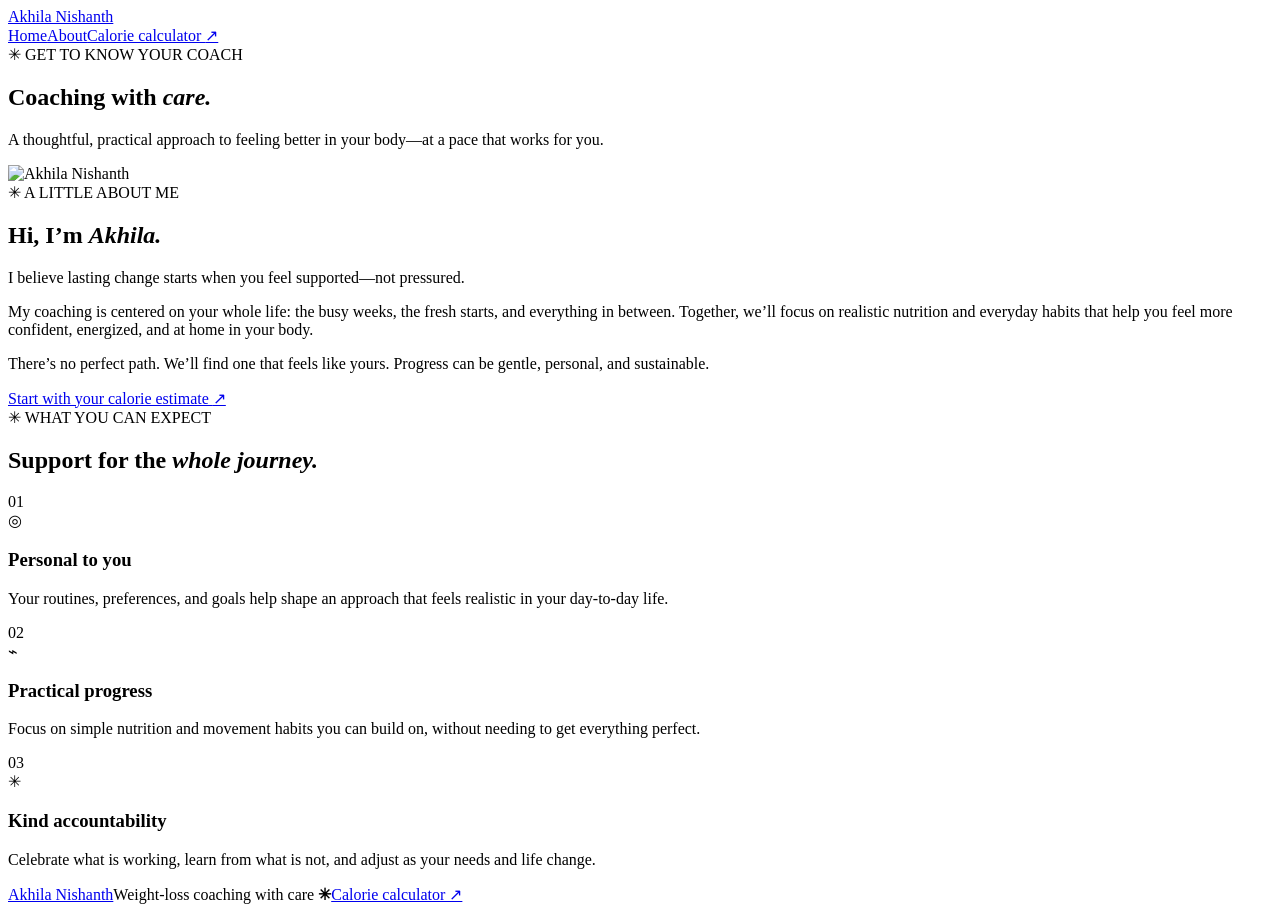
==== about.html @ 623142df "About Page Created" ====
<!doctype html>
<html lang="en">
<head>
  <meta charset="utf-8">
  <meta name="viewport" content="width=device-width, initial-scale=1">
  <meta name="theme-color" content="#f6f8f5">
  <meta name="description" content="Meet Akhila Nishanth and learn about her thoughtful, practical approach to weight-loss coaching.">
  <title>About Akhila Nishanth | Weight-Loss Coach</title>
  <link rel="preconnect" href="https://fonts.googleapis.com">
  <link rel="preconnect" href="https://fonts.gstatic.com" crossorigin>
  <link href="https://fonts.googleapis.com/css2?family=DM+Sans:wght@400;500;600;700&family=Manrope:wght@400;500;600;700;800&display=swap" rel="stylesheet">
  <link rel="stylesheet" href="styles.css">
</head>
<body class="home-page">
  <header class="home-header">
    <a class="brand" href="index.html" aria-label="Akhila Nishanth home"><span class="brand-mark" aria-hidden="true"><i></i><i></i><i></i></span><span>Akhila Nishanth</span></a>
    <nav class="site-nav" aria-label="Main navigation"><a href="index.html">Home</a><a href="about.html" aria-current="page">About</a><a class="nav-cta" href="calculator.html">Calorie calculator <span aria-hidden="true">↗</span></a></nav>
  </header>
  <main>
    <section class="about-page-intro">
      <div class="eyebrow"><span class="sparkle">✳</span> GET TO KNOW YOUR COACH</div>
      <h1>Coaching with <em>care.</em></h1>
      <p>A thoughtful, practical approach to feeling better in your body—at a pace that works for you.</p>
    </section>
    <section class="about-page-story">
      <div class="about-page-photo"><img src="Professional%20Pic.jpeg" alt="Akhila Nishanth"></div>
      <div class="about-page-copy">
        <div class="eyebrow"><span class="sparkle">✳</span> A LITTLE ABOUT ME</div>
        <h2>Hi, I’m <em>Akhila.</em></h2>
        <p class="about-lead">I believe lasting change starts when you feel supported—not pressured.</p>
        <p>My coaching is centered on your whole life: the busy weeks, the fresh starts, and everything in between. Together, we’ll focus on realistic nutrition and everyday habits that help you feel more confident, energized, and at home in your body.</p>
        <p>There’s no perfect path. We’ll find one that feels like yours. Progress can be gentle, personal, and sustainable.</p>
        <a class="primary-link" href="calculator.html">Start with your calorie estimate <span aria-hidden="true">↗</span></a>
      </div>
    </section>
    <section class="about-values">
      <div class="section-intro"><div class="eyebrow"><span class="sparkle">✳</span> WHAT YOU CAN EXPECT</div><h2>Support for the <em>whole journey.</em></h2></div>
      <div class="approach-grid">
        <article class="approach-card"><span class="approach-number">01</span><div class="approach-icon icon-sage">◎</div><h3>Personal to you</h3><p>Your routines, preferences, and goals help shape an approach that feels realistic in your day-to-day life.</p></article>
        <article class="approach-card"><span class="approach-number">02</span><div class="approach-icon icon-peach">⌁</div><h3>Practical progress</h3><p>Focus on simple nutrition and movement habits you can build on, without needing to get everything perfect.</p></article>
        <article class="approach-card"><span class="approach-number">03</span><div class="approach-icon icon-yellow">✳</div><h3>Kind accountability</h3><p>Celebrate what is working, learn from what is not, and adjust as your needs and life change.</p></article>
      </div>
    </section>
  </main>
  <footer class="home-footer"><a class="brand" href="index.html"><span class="brand-mark" aria-hidden="true"><i></i><i></i><i></i></span><span>Akhila Nishanth</span></a><span>Weight-loss coaching with care <b>✳</b></span><a href="calculator.html">Calorie calculator ↗</a></footer>
</body>
</html>
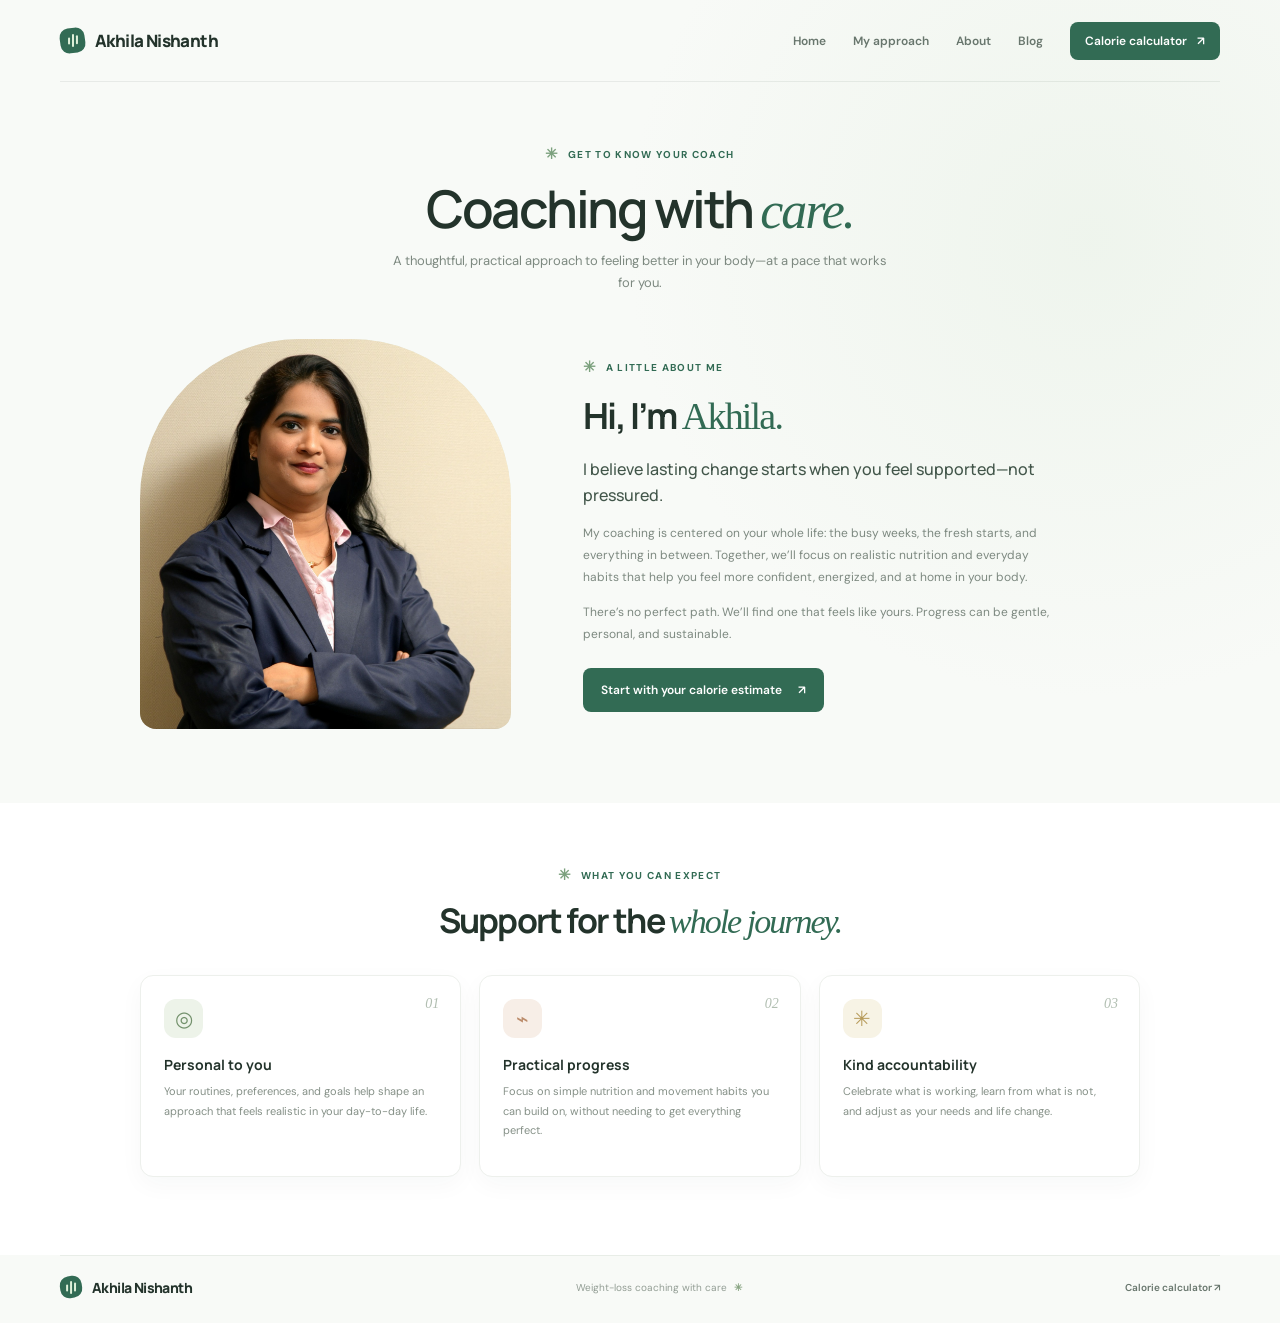
==== commit 7edd6b18: "Blogs added" ====
--- a/about.html
+++ b/about.html
@@ -14,7 +14,7 @@
 <body class="home-page">
   <header class="home-header">
     <a class="brand" href="index.html" aria-label="Akhila Nishanth home"><span class="brand-mark" aria-hidden="true"><i></i><i></i><i></i></span><span>Akhila Nishanth</span></a>
-    <nav class="site-nav" aria-label="Main navigation"><a href="index.html">Home</a><a href="about.html" aria-current="page">About</a><a class="nav-cta" href="calculator.html">Calorie calculator <span aria-hidden="true">↗</span></a></nav>
+    <nav class="site-nav" aria-label="Main navigation"><a href="index.html">Home</a><a href="approach.html">My approach</a><a href="about.html" aria-current="page">About</a><a href="blog.html">Blog</a><a class="nav-cta" href="calculator.html">Calorie calculator <span aria-hidden="true">↗</span></a></nav>
   </header>
   <main>
     <section class="about-page-intro">
--- a/styles.css
+++ b/styles.css
@@ -0,0 +1,21 @@
+:root{--ink:#23332b;--muted:#78847c;--green:#326b54;--green-dark:#24523f;--paper:#f7f9f6;--line:#e6ece5;--serif:Georgia,'Times New Roman',serif}
+*{box-sizing:border-box}
+html{scroll-behavior:smooth}
+body{margin:0;background:var(--paper);color:var(--ink);font-family:'DM Sans',Arial,sans-serif;min-height:100vh;background-image:radial-gradient(ellipse at 9% 27%,rgba(213,231,216,.26),transparent 35%),radial-gradient(ellipse at 93% 68%,rgba(227,235,219,.28),transparent 33%)}
+h1,h2,h3,p{margin-top:0}a{color:inherit}.brand{display:flex;align-items:center;gap:10px;text-decoration:none;color:var(--ink);font-family:Manrope,sans-serif;font-weight:800;font-size:17px;letter-spacing:-.6px}.brand-mark{width:25px;height:25px;border-radius:9px;background:var(--green);display:flex;align-items:center;justify-content:center;gap:2px;transform:rotate(-8deg);flex:none}.brand-mark i{display:block;width:2px;background:#dff0d9;border-radius:2px;transform:rotate(8deg)}.brand-mark i:nth-child(1){height:7px}.brand-mark i:nth-child(2){height:13px}.brand-mark i:nth-child(3){height:9px}
+.site-nav{display:flex;align-items:center;gap:27px}.site-nav a,.home-footer>a:last-child{color:#68766d;text-decoration:none;font-size:12px;font-weight:600;transition:color .2s}.site-nav a:hover,.home-footer>a:last-child:hover{color:var(--green)}.site-nav .nav-cta{padding:11px 15px;border-radius:8px;background:var(--green);color:white}.site-nav .nav-cta:hover{background:var(--green-dark);color:white}.nav-cta span{padding-left:7px}
+.home-page{background-color:#f8faf7;background-image:radial-gradient(ellipse at 85% 18%,rgba(218,233,215,.32),transparent 30%)}.home-header{height:82px;width:min(1160px,calc(100% - 80px));margin:auto;display:flex;align-items:center;justify-content:space-between;border-bottom:1px solid rgba(34,60,47,.08)}
+.hero-section{width:min(1160px,calc(100% - 80px));min-height:560px;margin:0 auto;display:grid;grid-template-columns:1fr 1fr;align-items:center;position:relative;padding:50px 0 66px;gap:40px}.hero-copy{padding:0 0 20px 20px;position:relative;z-index:2}.eyebrow,.step-label{font-size:10px;font-weight:700;letter-spacing:1.35px;color:#89948b}.eyebrow{color:var(--green);display:flex;align-items:center;gap:8px}.sparkle{font-size:15px;color:#7ca17e}.hero-copy .eyebrow{justify-content:flex-start}.hero-copy h1{font:600 clamp(39px,5vw,59px)/1.12 Manrope,sans-serif;letter-spacing:-3.2px;margin:22px 0 18px}.hero-copy h1 em,.section-intro h2 em,.about-copy h2 em,.calculator-promo h2 em,.about-page-intro h1 em{font-family:var(--serif);font-weight:400;color:var(--green);letter-spacing:-2px}.hero-description{max-width:455px;color:#78847c;font-size:15px;line-height:1.8;margin-bottom:25px}.hero-actions{display:flex;align-items:center;gap:22px;flex-wrap:wrap}.primary-link,.light-link{display:inline-flex;align-items:center;gap:16px;text-decoration:none;border-radius:8px;padding:14px 18px;background:var(--green);color:#fff;font-size:12px;font-weight:600;transition:background .2s,transform .2s}.primary-link:hover{background:var(--green-dark);transform:translateY(-1px)}.text-link{font-size:11px;font-weight:600;color:var(--green);text-decoration:none}.text-link span{padding-left:5px}.hero-trust{display:flex;align-items:center;gap:12px;margin-top:37px}.avatar-stack{display:flex;padding-left:2px}.avatar-stack span{width:29px;height:29px;margin-left:-3px;border:2px solid #f8faf7;border-radius:50%;display:grid;place-items:center;background:#e2ede0;color:#4d755b;font-size:11px;font-weight:700}.avatar-stack span:nth-child(2){background:#f3e6d6;color:#a17c5c}.avatar-stack span:nth-child(3){background:#e9ecd8;color:#70805b}.hero-trust p{font-size:10px;line-height:1.55;color:#929d94;margin:0}.hero-trust strong{font-size:11px;color:#526057;font-weight:600}.hero-art{height:430px;position:relative;border-radius:180px 180px 18px 18px;background:#e8f0e4;overflow:hidden;isolation:isolate}.hero-photo{display:block;width:100%;height:100%;object-fit:cover;object-position:center 28%}.hero-bottom-note{position:absolute;bottom:22px;left:20px;display:flex;align-items:center;gap:10px;color:#9aa49c;font-size:8px;font-weight:700;letter-spacing:1.2px}.hero-bottom-note>span:first-child{color:var(--green);font:italic 15px var(--serif)}.note-line{width:45px;height:1px;background:#cbd7ca}
+.approach-section{background:#fff;padding:83px 40px 88px}.section-intro{text-align:center;max-width:510px;margin:0 auto 43px}.section-intro .eyebrow{justify-content:center}.section-intro h2,.about-copy h2{font:700 34px/1.2 Manrope,sans-serif;letter-spacing:-1.8px;margin:15px 0 12px}.section-intro>p{font-size:13px;line-height:1.7;color:#849087;margin:0 auto;max-width:435px}.approach-grid{width:min(1000px,100%);margin:auto;display:grid;grid-template-columns:repeat(3,1fr);gap:18px}.approach-card{position:relative;border:1px solid #edf0ec;border-radius:13px;padding:23px 23px 25px;min-height:202px;background:#fff;box-shadow:0 8px 24px rgba(38,61,45,.035)}.approach-number{position:absolute;right:21px;top:20px;font:italic 14px var(--serif);color:#b1beb1}.approach-icon{height:39px;width:39px;display:grid;place-items:center;border-radius:12px;font-size:21px;margin-bottom:17px}.icon-sage{background:#edf3e9;color:#73916c}.icon-peach{background:#f7eee7;color:#bb8b6a}.icon-yellow{background:#f7f3e5;color:#b69a59}.approach-card h3{font:700 14px Manrope,sans-serif;margin-bottom:8px}.approach-card p{font-size:11px;line-height:1.75;color:#859087;margin:0;max-width:270px}
+.about-section{width:min(1000px,calc(100% - 80px));margin:0 auto;padding:88px 0 92px;display:grid;grid-template-columns:.9fr 1.1fr;align-items:center;gap:90px}.about-visual{height:340px;position:relative}.about-frame{position:absolute;inset:0 35px 0 0;border-radius:45% 45% 14px 14px;background:#e8efe3;overflow:hidden}.portrait-sun{position:absolute;top:36px;left:50%;width:150px;height:150px;transform:translateX(-50%);border-radius:50%;background:#f2dfb8}.portrait-person{position:absolute;left:50%;bottom:-8px;transform:translateX(-50%);height:242px;width:180px}.portrait-head{position:absolute;top:12px;left:65px;width:55px;height:65px;background:#b77759;border-radius:48%}.portrait-hair{position:absolute;top:3px;left:56px;width:75px;height:98px;background:#403a35;border-radius:48% 50% 35% 42%;clip-path:polygon(4% 0,98% 0,95% 73%,82% 58%,82% 100%,61% 78%,44% 100%,25% 76%,8% 98%,10% 48%,0 58%)}.portrait-body{position:absolute;top:70px;left:34px;width:117px;height:177px;border-radius:47px 47px 0 0;background:#789178}.portrait-flower{position:absolute;left:30px;top:47px;font-size:26px;color:#8ba87d}.about-sticker{position:absolute;right:0;bottom:24px;background:#f5edda;border-radius:50%;width:105px;height:105px;display:grid;align-content:center;justify-content:center;text-align:center;color:#72816e;font-size:10px;line-height:1.3;letter-spacing:.4px;transform:rotate(8deg)}.about-sticker em{font:italic 21px var(--serif);color:#47684f}.about-copy .eyebrow{justify-content:flex-start}.about-copy h2{font-size:36px;margin:14px 0 18px}.about-copy>p{font-size:12px;line-height:1.85;color:#7d8980;max-width:470px;margin-bottom:13px}.about-copy .about-lead{font:500 16px/1.6 Manrope,sans-serif;color:#42564a;max-width:430px;margin-bottom:15px}.about-copy .primary-link{margin-top:9px}
+.calculator-promo{width:min(1000px,calc(100% - 80px));margin:0 auto 75px;border-radius:18px;position:relative;overflow:hidden;background:#315f4b;padding:35px 42px;display:flex;align-items:center;justify-content:space-between;gap:20px;color:white}.calculator-promo .eyebrow{justify-content:flex-start;color:#bfd0bd;font-size:9px}.calculator-promo .sparkle{color:#c4d5b7}.calculator-promo h2{font:700 25px/1.25 Manrope,sans-serif;letter-spacing:-1px;margin:12px 0 7px;position:relative;z-index:1}.calculator-promo h2 em{color:#d1e0c7}.calculator-promo p{font-size:11px;color:#d1ded2;margin:0}.light-link{background:#f4f6f0;color:#365c45;white-space:nowrap;position:relative;z-index:1}.light-link:hover{background:#fff;transform:translateY(-1px)}.promo-orbit{position:absolute;width:260px;height:260px;border:1px solid rgba(228,239,221,.11);border-radius:50%;right:85px;top:-120px}.home-footer{width:min(1160px,calc(100% - 80px));margin:auto;border-top:1px solid #e8ede7;padding:20px 0 25px;display:flex;justify-content:space-between;align-items:center}.home-footer .brand{font-size:14px}.home-footer .brand-mark{width:22px;height:22px}.home-footer>span{font-size:10px;color:#929d94}.home-footer>span b{color:#89a583;margin-left:4px}.home-footer>a:last-child{font-size:10px}
+.about-page-intro{text-align:center;padding:62px 20px 15px}.about-page-intro .eyebrow{justify-content:center}.about-page-intro h1{font:600 clamp(38px,5vw,52px)/1.14 Manrope,sans-serif;letter-spacing:-2.5px;margin:15px 0 10px}.about-page-intro>p{max-width:510px;margin:0 auto;color:#7d8980;font-size:13px;line-height:1.7}.about-page-story{width:min(1000px,calc(100% - 80px));margin:30px auto 74px;display:grid;grid-template-columns:.8fr 1.2fr;align-items:center;gap:72px}.about-page-photo{height:390px;border-radius:160px 160px 16px 16px;overflow:hidden;background:#e8efe3}.about-page-photo img{width:100%;height:100%;display:block;object-fit:cover;object-position:center 28%}.about-page-copy .eyebrow{justify-content:flex-start}.about-page-copy h2{font:700 36px Manrope,sans-serif;letter-spacing:-1.8px;margin:14px 0 17px}.about-page-copy h2 em{font:400 38px var(--serif);color:var(--green)}.about-page-copy>p{max-width:480px;font-size:12px;line-height:1.85;color:#7d8980;margin-bottom:13px}.about-page-copy .about-lead{font:500 16px/1.6 Manrope,sans-serif;color:#42564a}.about-page-copy .primary-link{margin-top:9px}.about-values{background:#fff;padding:62px 30px 78px}.about-values .section-intro{margin-bottom:32px}.about-values .approach-grid{max-width:1000px}
+.approach-page-hero{min-height:390px;position:relative;overflow:hidden;background:#edf3eb;display:flex;flex-direction:column;align-items:center;justify-content:center;text-align:center;padding:60px 24px}.approach-page-hero>*:not(.approach-hero-orbit){position:relative;z-index:1}.approach-page-hero .eyebrow{justify-content:center}.approach-page-hero h1{font:700 clamp(39px,5.5vw,57px)/1.1 Manrope,sans-serif;letter-spacing:-2.8px;margin:17px 0 14px}.approach-page-hero h1 em{font:400 1em var(--serif);color:var(--green)}.approach-page-hero>p{max-width:575px;font-size:14px;color:#748178;line-height:1.8;margin:0 auto 23px}.approach-hero-orbit{position:absolute;border:1px solid rgba(107,147,111,.15);border-radius:50%}.approach-hero-orbit.orbit-left{width:300px;height:300px;left:-160px;top:140px}.approach-hero-orbit.orbit-right{width:420px;height:420px;right:-165px;top:-230px}.approach-page-hero .primary-link{margin-top:0}.approach-steps{padding:75px 24px 90px;background:#f8faf7}.approach-steps .section-intro{margin-bottom:36px}.steps-list{max-width:760px;margin:auto;display:grid;gap:12px}.step-card{display:flex;align-items:flex-start;gap:19px;background:white;border:1px solid #e9eee8;border-radius:12px;padding:22px 25px;box-shadow:0 8px 24px rgba(38,61,45,.035)}.step-card>span{font:italic 18px var(--serif);color:#719071;min-width:26px}.step-card h3{font:700 14px Manrope,sans-serif;margin:0 0 7px}.step-card p{font-size:12px;line-height:1.7;color:#7f8b82;margin:0}
+/* Blog index and articles */
+.blog-hero{text-align:center;padding:70px 24px 53px}.blog-hero .eyebrow{justify-content:center}.blog-hero h1{font:700 clamp(39px,5vw,55px)/1.13 Manrope,sans-serif;letter-spacing:-2.7px;margin:16px 0 13px}.blog-hero h1 em{font:400 1em var(--serif);color:var(--green)}.blog-hero>p{font-size:14px;color:#7e8b81;line-height:1.7;max-width:490px;margin:0 auto}.blog-list{width:min(1020px,calc(100% - 64px));margin:0 auto 50px;display:grid;grid-template-columns:repeat(3,1fr);gap:20px}.blog-card{overflow:hidden;border:1px solid #e9eee8;border-radius:15px;background:white;box-shadow:0 8px 26px rgba(38,61,45,.04);transition:transform .2s,box-shadow .2s}.blog-card:hover{transform:translateY(-3px);box-shadow:0 14px 34px rgba(38,61,45,.09)}.blog-art{height:190px;display:block;position:relative;overflow:hidden;text-decoration:none}.blog-art-sage{background:#e9f0e5}.blog-art-peach{background:#f5ece4}.blog-art-blue{background:#e6edef}.blog-art-sun{position:absolute;width:126px;height:126px;border-radius:50%;background:#f3e2b9;top:28px;left:calc(50% - 55px)}.blog-art-leaf{position:absolute;left:calc(50% - 8px);top:57px;font-size:60px;color:#7b9a75;transform:rotate(-14deg)}.blog-art-number{position:absolute;right:18px;bottom:14px;font:italic 16px var(--serif);color:rgba(45,75,55,.55)}.plate-art{position:absolute;width:148px;height:148px;border:8px solid rgba(255,255,255,.83);border-radius:50%;background:#eee4ca;left:calc(50% - 74px);top:21px;box-shadow:0 8px 22px rgba(102,74,48,.1)}.plate-art i{position:absolute;display:block;border-radius:50%;background:#81a275}.plate-art i:nth-child(1){width:42px;height:48px;left:23px;top:18px}.plate-art i:nth-child(2){width:52px;height:37px;right:18px;top:25px;background:#d28d6d}.plate-art i:nth-child(3){width:62px;height:38px;left:39px;bottom:17px;background:#d5b86f}.movement-art{position:absolute;left:calc(50% - 34px);top:38px;font:100px/1 Manrope,sans-serif;color:#71918a;transform:rotate(-13deg)}.blog-card-copy{padding:22px 21px 23px}.blog-category{font-size:9px;font-weight:700;letter-spacing:1.1px;color:#749071}.blog-card h2{font:700 17px/1.42 Manrope,sans-serif;letter-spacing:-.45px;margin:10px 0 9px}.blog-card h2 a{text-decoration:none;color:#26372d}.blog-card h2 a:hover{color:var(--green)}.blog-card-copy>p{font-size:11px;line-height:1.7;color:#7f8b82;min-height:57px;margin-bottom:17px}.read-link{display:inline-flex;gap:8px;align-items:center;font-size:11px;font-weight:700;color:var(--green);text-decoration:none}.read-link:hover{text-decoration:underline}.blog-note{width:min(1020px,calc(100% - 64px));margin:0 auto 65px;border-top:1px solid #e6ece5;padding-top:18px;display:flex;align-items:center;gap:10px;color:#869188}.blog-note .sparkle{flex:none}.blog-note p{font-size:10px;margin:0;line-height:1.6}.post-shell{width:min(760px,calc(100% - 40px));margin:35px auto 75px}.back-link{font-size:11px;font-weight:600;color:#66816b;text-decoration:none}.back-link:hover{text-decoration:underline}.post-header{max-width:690px;margin:30px auto 26px}.post-header h1{font:700 clamp(34px,5vw,48px)/1.17 Manrope,sans-serif;letter-spacing:-2px;color:#25372c;margin:13px 0}.post-deck{font:400 16px/1.7 Manrope,sans-serif;color:#69776d;margin:0 0 16px}.post-byline{font-size:10px;color:#929c94}.post-byline span{padding:0 7px;color:#91a18f}.post-art{height:245px;border-radius:14px;position:relative;overflow:hidden;margin-bottom:34px}.post-art .blog-art-sun{width:165px;height:165px;top:37px}.post-art .blog-art-leaf{font-size:78px;top:72px}.post-art .plate-art{transform:scale(1.2);top:49px}.post-art .movement-art{font-size:130px;top:55px}.post-content{max-width:650px;margin:auto;color:#4c5b51}.post-content p{font-size:14px;line-height:1.9;margin:0 0 19px}.post-content h2{font:700 21px/1.35 Manrope,sans-serif;letter-spacing:-.5px;color:#283b30;margin:34px 0 12px}.post-callout{margin:27px 0;padding:18px 21px;border-left:3px solid #83a17f;background:#edf3eb;color:#365642;font:500 14px/1.7 Manrope,sans-serif}.post-content .post-disclaimer{margin-top:28px;padding-top:16px;border-top:1px solid #e7ece6;color:#8b958d;font-size:10px;line-height:1.7}.post-next{margin:30px 0 0;padding:18px 20px;border:1px solid #e5ebe4;border-radius:10px;display:flex;justify-content:space-between;gap:16px;text-decoration:none;font-size:12px;font-weight:600;color:var(--green)}.post-next:hover{background:#f1f5ef}.post-next span{font-size:17px}
+/* Calculator page */
+.page-shell{width:min(1100px,calc(100% - 64px));margin:0 auto}.topbar{height:82px;display:flex;align-items:center;justify-content:space-between;border-bottom:1px solid rgba(34,60,47,.08)}.topbar .brand{font-size:16px}.intro{text-align:center;padding:53px 0 38px}.intro .eyebrow{justify-content:center}.intro h1{font:600 clamp(36px,5vw,52px)/1.14 Manrope,sans-serif;letter-spacing:-2.5px;margin:13px 0 11px}.intro h1 em,.results-card h2 em{font-family:var(--serif);font-weight:400;color:var(--green);letter-spacing:-2px}.intro>p{font-size:14px;color:#7c8780;line-height:1.6;margin:0 auto;max-width:480px}.calculator-layout{display:grid;grid-template-columns:1fr 1fr;gap:20px;align-items:stretch}.form-card,.results-card{border-radius:18px;box-shadow:0 12px 36px rgba(38,61,45,.055)}.form-card{background:#fff;padding:29px 32px 23px}.card-heading{display:flex;align-items:center;justify-content:space-between;margin-bottom:24px}.card-heading h2{font:700 22px Manrope,sans-serif;letter-spacing:-.7px;margin:6px 0 0}.edit-icon{color:#9ab09d;font-size:19px}.field-grid{display:grid;grid-template-columns:1fr 1fr;gap:18px 15px}.field{display:flex;flex-direction:column;gap:8px}.field-label{font-size:12px;font-weight:600;color:#526057}.input-wrap,.select-wrap{height:46px;border:1px solid #e6ebe6;border-radius:9px;display:flex;align-items:center;position:relative;background:#fff;transition:border-color .2s,box-shadow .2s}.input-wrap:focus-within,.select-wrap:focus-within{border-color:#8caf92;box-shadow:0 0 0 3px rgba(107,150,116,.11)}input,select{font:500 13px 'DM Sans',sans-serif;color:var(--ink);border:0;outline:0;background:transparent;width:100%;height:100%;padding:0 13px;min-width:0}input::placeholder{color:#acb5ae}.unit{font-size:11px;color:#929d95;padding:0 12px 0 5px;white-space:nowrap}.select-wrap select{appearance:none;padding-right:34px;color:#56645a}.chevron{position:absolute;right:13px;color:#89968c;font-size:17px;pointer-events:none;top:10px}.activity-field{border:0;padding:0;margin:19px 0 0}.activity-field legend{margin:0 0 8px}.activity-select{width:100%;height:47px}.activity-select select{font-size:12px}.form-error{min-height:17px;margin:8px 0 3px;color:#b34a42;font-size:11px}.calculate-button{height:49px;width:100%;border:0;border-radius:9px;background:var(--green);color:#fff;display:flex;align-items:center;justify-content:center;gap:10px;font:600 13px 'DM Sans',sans-serif;cursor:pointer;transition:background .2s,transform .2s}.calculate-button:hover{background:var(--green-dark);transform:translateY(-1px)}.button-arrow{font-size:17px;font-weight:400}.privacy-note{display:flex;align-items:center;justify-content:center;gap:6px;color:#9aa49c;font-size:10px;padding-top:13px}.privacy-note span{font-size:15px}.results-card{background:#edf3eb;padding:29px 29px 22px;position:relative;overflow:hidden;isolation:isolate}.results-card>*:not(.decorative-orbit){position:relative;z-index:1}.results-topline{display:flex;justify-content:space-between;align-items:center}.result-badge{border:1px solid #d4e2d2;border-radius:20px;padding:5px 9px;color:#5e8060;font-size:8px;font-weight:700;letter-spacing:.8px;display:flex;align-items:center;gap:6px}.status-dot{width:6px;height:6px;display:inline-block;background:#78a67d;border-radius:50%}.result-badge .status-dot{width:5px;height:5px}.results-card h2{font:700 23px Manrope,sans-serif;letter-spacing:-1px;margin:19px 0 5px}.results-copy{color:#7e8980;font-size:12px;margin-bottom:21px}.result-list{display:grid;gap:10px}.result-row{display:flex;align-items:center;background:rgba(255,255,255,.83);border:1px solid rgba(223,231,221,.78);border-radius:11px;padding:12px 13px;min-height:68px;gap:11px}.result-icon{width:34px;height:34px;display:grid;place-items:center;border-radius:10px;font-size:18px;font-weight:600;flex:none}.maintenance .result-icon{background:#edf1ef;color:#66786d}.lose .result-icon{background:#edf5eb;color:#68966c}.gain .result-icon{background:#f7f1e5;color:#ba9860}.result-name{min-width:0}.result-name h3{font:600 12px Manrope,sans-serif;margin:0 0 3px}.result-name p{font-size:10px;color:#9aa39c;margin:0}.result-number{margin-left:auto;text-align:right;white-space:nowrap}.result-number strong{font:700 18px Manrope,sans-serif;letter-spacing:-.7px}.result-number span{font-size:9px;color:#89958b;display:block;margin-top:1px}.result-footnote{border-top:1px solid #dce5d9;margin-top:19px;padding-top:13px;display:flex;gap:8px;color:#89948b}.info-icon{border:1px solid #a4b3a3;width:14px;height:14px;border-radius:50%;display:grid;place-items:center;font:600 9px Georgia,serif;flex:none;margin-top:1px}.result-footnote p{font-size:9px;line-height:1.5;margin:0;max-width:350px}.decorative-orbit{position:absolute;border:1px solid rgba(164,190,159,.16);border-radius:50%;z-index:0}.orbit-one{width:220px;height:220px;right:-100px;top:-114px}.orbit-two{width:290px;height:290px;right:-135px;top:-149px}.page-footer{display:flex;justify-content:space-between;padding:22px 3px 24px;color:#9ba59d;font-size:10px}.page-footer span:last-child{font-size:8px;letter-spacing:1.1px;font-weight:700}.page-footer b{color:#83a27d;font-size:12px;margin-left:5px}
+@media(max-width:760px){.home-header,.home-footer{width:calc(100% - 36px)}.site-nav{gap:12px}.site-nav a{font-size:10px}.site-nav .nav-cta{padding:10px}.home-header{height:70px}.hero-section{width:calc(100% - 40px);grid-template-columns:1fr;gap:20px;padding:50px 0 52px}.hero-copy{padding:0 3px}.hero-copy h1{font-size:clamp(39px,9vw,52px)}.hero-art{height:340px;width:min(470px,100%);margin:auto}.hero-bottom-note{left:3px;bottom:17px}.approach-section{padding:65px 20px}.approach-grid{grid-template-columns:1fr;max-width:480px;gap:12px}.approach-card{min-height:auto;padding:20px}.about-section{width:calc(100% - 44px);padding:65px 0;grid-template-columns:1fr;gap:36px}.about-visual{width:min(390px,100%);margin:auto;height:310px}.about-copy{max-width:520px;margin:auto}.calculator-promo{width:calc(100% - 36px);margin-bottom:50px;padding:28px;align-items:flex-start;flex-direction:column}.home-footer{flex-wrap:wrap;gap:12px}.home-footer>span{display:none}.page-shell{width:min(540px,calc(100% - 32px))}.topbar{height:68px}.intro{padding:39px 0 29px}.calculator-layout{grid-template-columns:1fr;gap:15px}.form-card{padding:25px 23px 19px}.results-card{padding:24px 23px 20px}.page-footer{padding-top:18px}.about-page-intro{padding:46px 18px 5px}.about-page-story{width:calc(100% - 44px);grid-template-columns:1fr;gap:30px;margin:30px auto 55px}.about-page-photo{width:min(390px,100%);height:340px;margin:auto}.about-page-copy{max-width:520px;margin:auto}.about-values{padding:50px 20px 60px}}
+@media(max-width:760px){.approach-page-hero{min-height:350px}.approach-steps{padding:55px 18px 65px}.step-card{padding:19px;gap:14px}}
+@media(max-width:760px){.blog-list{grid-template-columns:1fr;max-width:500px;width:calc(100% - 36px)}.blog-art{height:220px}.blog-card-copy>p{min-height:0}.blog-hero{padding:52px 18px 34px}.blog-note{width:calc(100% - 36px)}.post-shell{margin-top:25px}.post-art{height:215px}.post-content p{font-size:13px}}
+@media(max-width:420px){.home-header,.home-footer{width:calc(100% - 24px)}.brand{font-size:13px;gap:7px}.brand-mark{width:22px;height:22px}.site-nav{gap:8px}.site-nav a{font-size:9px}.site-nav .nav-cta{padding:9px 8px}.hero-section{width:calc(100% - 30px)}.hero-art{height:290px}.about-section,.about-page-story{width:calc(100% - 36px)}.calculator-promo{width:calc(100% - 24px);padding:23px}.home-footer>a:last-child{font-size:9px}.form-card,.results-card{padding-left:17px;padding-right:17px}.field-grid{gap:15px 10px}.result-row{padding:10px;gap:8px}.result-number strong{font-size:16px}.result-name p{font-size:9px}}
